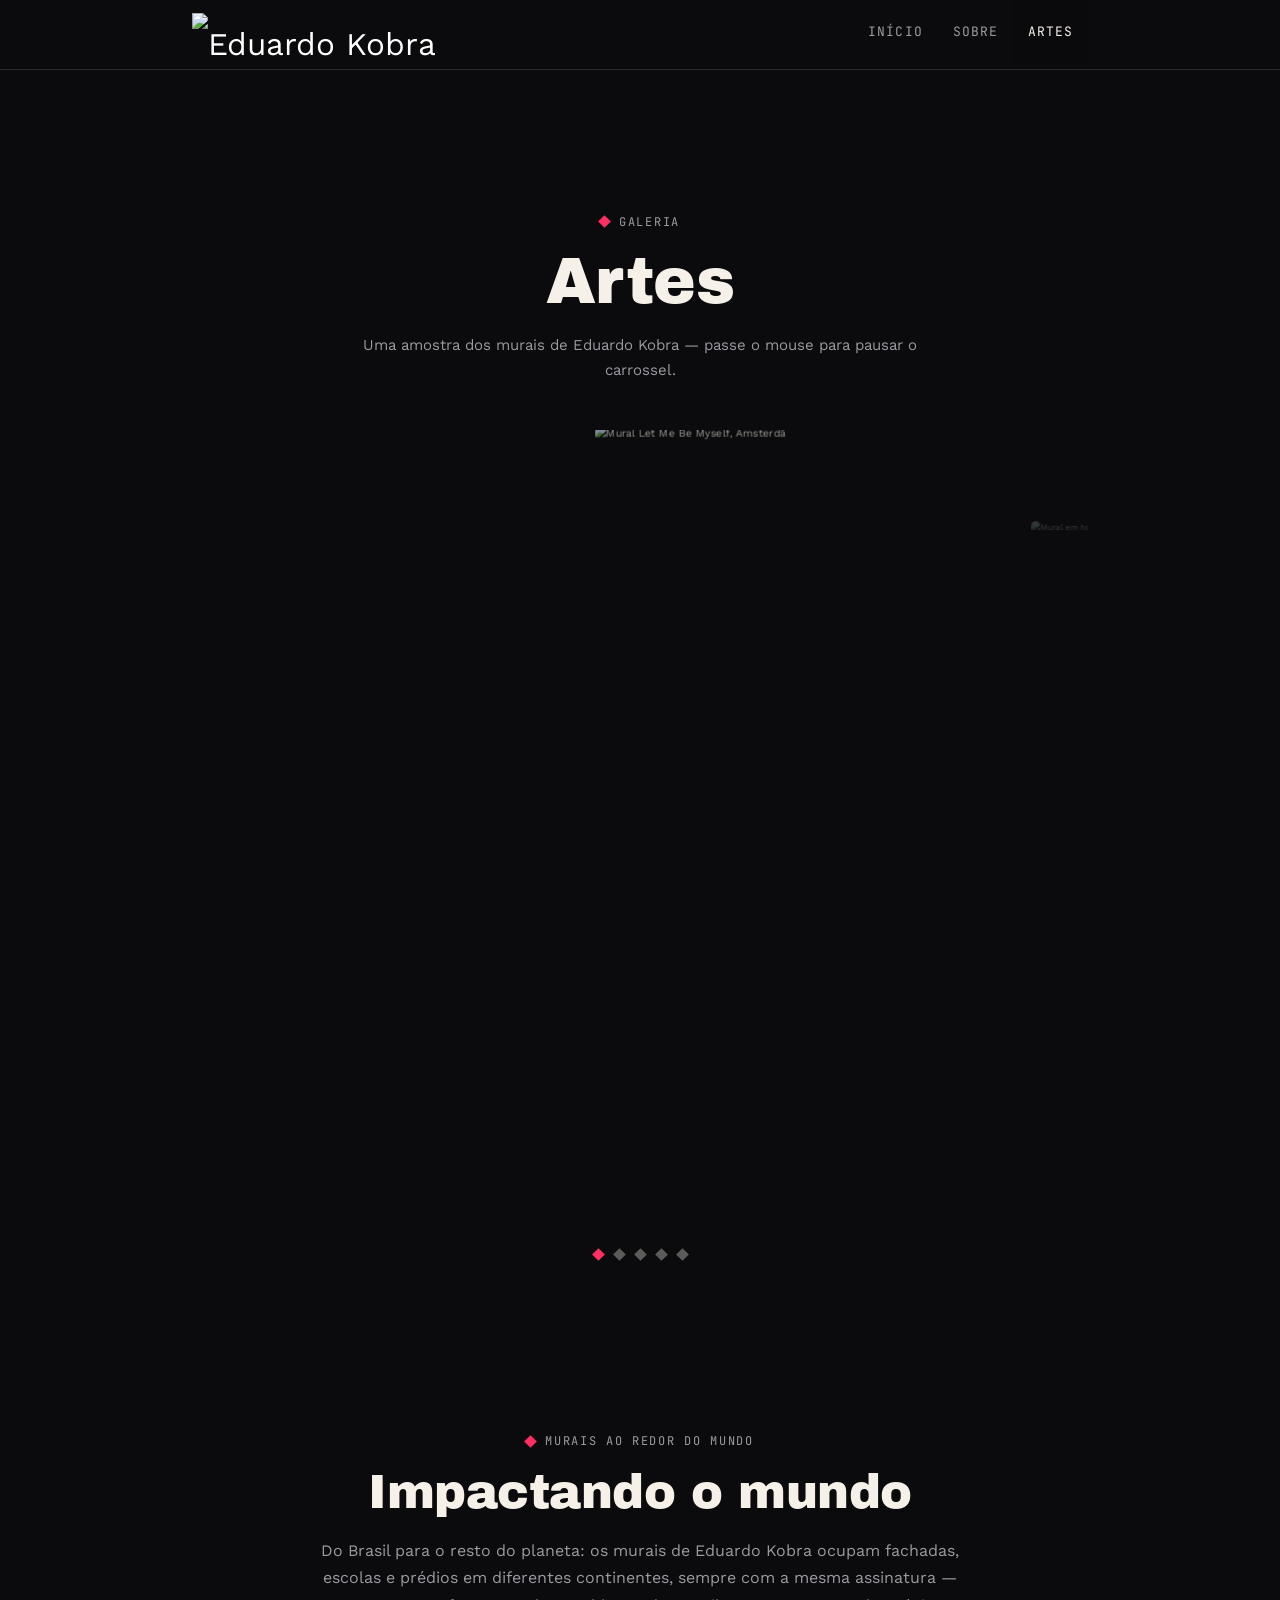
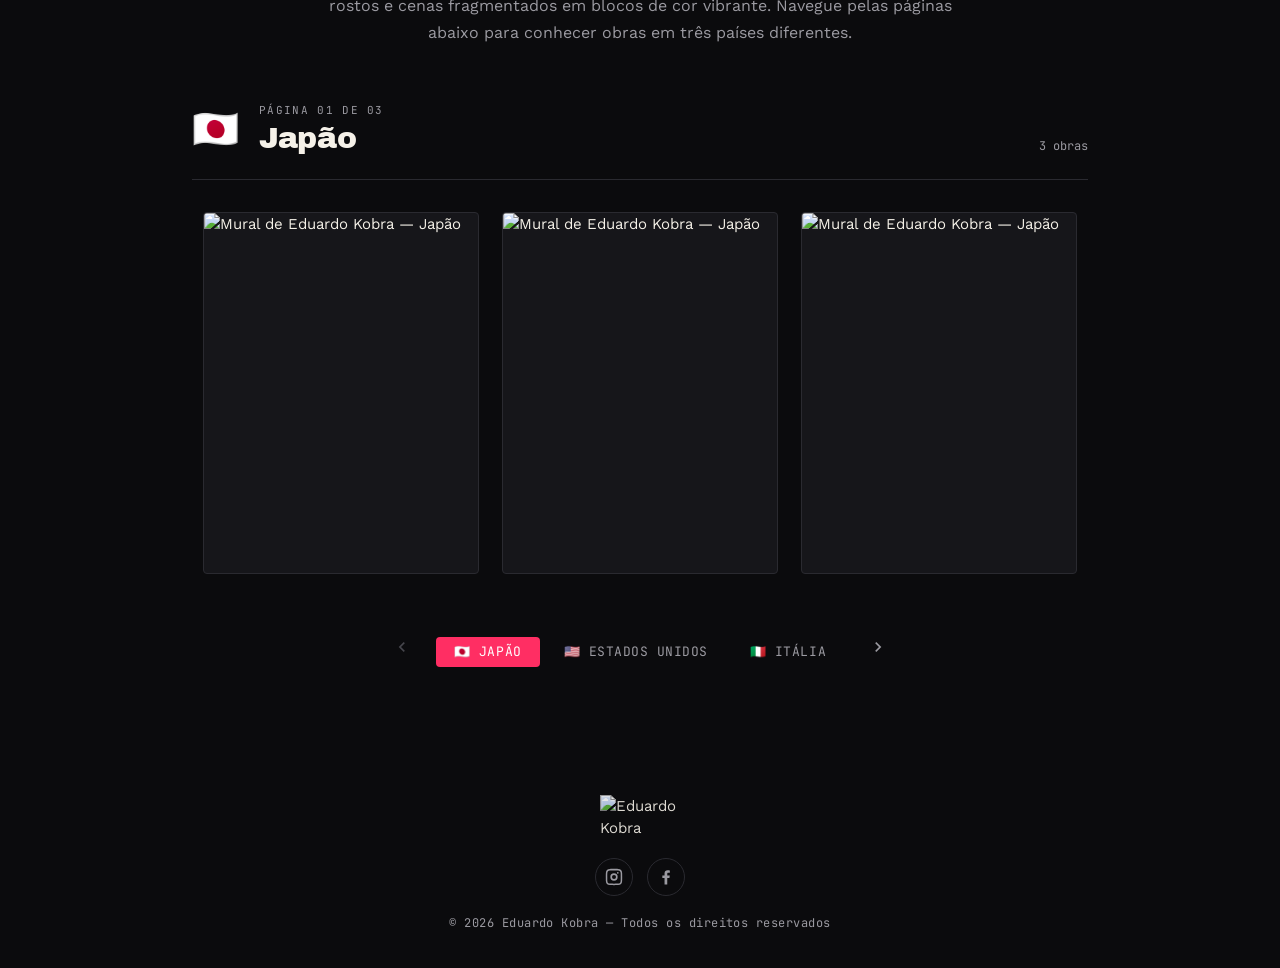
==== artes.html @ 71c304d5 "arts" ====
<!DOCTYPE html>
<html lang="pt-br">

<head>
  <meta charset="UTF-8" />
  <meta name="viewport" content="width=device-width, initial-scale=1.0" />
  <title>Artes — Eduardo Kobra</title>
  <meta name="description" content="Murais de Eduardo Kobra ao redor do mundo, do Japão aos Estados Unidos e à Itália." />

  <link rel="stylesheet" href="https://cdnjs.cloudflare.com/ajax/libs/materialize/1.0.0/css/materialize.min.css" />
  <link href="https://fonts.googleapis.com/icon?family=Material+Icons" rel="stylesheet" />

  <link rel="preconnect" href="https://fonts.googleapis.com">
  <link href="https://fonts.googleapis.com/css2?family=Archivo+Black&family=JetBrains+Mono:wght@500;700&family=Work+Sans:wght@400;500;600&display=swap" rel="stylesheet">

  <link rel="stylesheet" href="style.css" />
</head>

<body>

  <!-- ============ NAVBAR ============ -->
  <nav class="kobra-nav">
    <div class="nav-wrapper container">
      <a href="index.html" class="brand-logo">
        <img class="logo" src="https://www.eduardokobra.com/uploads/img/loja_logo/26/d78bdd4ff51bdfb1906e8fbc40038c13.png" alt="Eduardo Kobra" />
      </a>
      <a href="#" data-target="mobile-nav" class="sidenav-trigger"><i class="material-icons">menu</i></a>
      <ul id="nav-mobile" class="right hide-on-med-and-down">
        <li><a href="index.html">Início</a></li>
        <li><a href="index.html#sobre">Sobre</a></li>
        <li class="active"><a href="artes.html">Artes</a></li>
      </ul>
    </div>
  </nav>

  <ul class="sidenav" id="mobile-nav">
    <li><a href="index.html">Início</a></li>
    <li><a href="index.html#sobre">Sobre</a></li>
    <li><a href="artes.html">Artes</a></li>
  </ul>

  <main>

    <!-- ============ CABEÇALHO ============ -->
    <section class="artes-hero">
      <div class="container">
        <span class="eyebrow"><i class="frag"></i>Galeria</span>
        <h1>Artes</h1>
        <p>Uma amostra dos murais de Eduardo Kobra — passe o mouse para pausar o carrossel.</p>
      </div>
    </section>

    <!-- ============ CARROSSEL CLÁSSICO ============ -->
    <section class="artes-carousel-section">
      <div class="container">
        <div class="carousel" id="artesCarousel">
          <a class="carousel-item" href="#one!"><img src="pic/one.jpg" alt="Mural Etnias, Rio de Janeiro"></a>
          <a class="carousel-item" href="#two!"><img src="pic/two.jpg" alt="Mural Let Me Be Myself, Amsterdã"></a>
          <a class="carousel-item" href="#three!"><img src="pic/three.jpg" alt="Mural em homenagem aos bombeiros, Nova York"></a>
          <a class="carousel-item" href="#four!"><img src="pic/four.jpg" alt="Mural com retratos de músicos, Nova York"></a>
          <a class="carousel-item" href="#five!"><img src="pic/five.jpg" alt="Mural vertical, São Paulo"></a>
        </div>
      </div>
    </section>

    <!-- ============ IMPACTANDO O MUNDO ============ -->
    <section class="world-section" id="mundo">
      <div class="container">

        <div class="section-head">
          <span class="eyebrow"><i class="frag"></i>Murais ao redor do mundo</span>
          <h2>Impactando o mundo</h2>
          <p>
            Do Brasil para o resto do planeta: os murais de Eduardo Kobra ocupam fachadas, escolas e prédios
            em diferentes continentes, sempre com a mesma assinatura — rostos e cenas fragmentados em blocos
            de cor vibrante. Navegue pelas páginas abaixo para conhecer obras em três países diferentes.
          </p>
        </div>

        <div class="country-header" id="countryHeader"></div>

        <div class="country-gallery row" id="countryGallery"></div>

        <ul class="pagination" id="countryPagination"></ul>

      </div>
    </section>

  </main>

  <!-- ============ FOOTER ============ -->
  <footer class="kobra-footer">
    <div class="container footer-inner">
      <img class="footer-logo" src="https://www.eduardokobra.com/uploads/img/loja_logo/26/d78bdd4ff51bdfb1906e8fbc40038c13.png" alt="Eduardo Kobra" />

      <div class="social-icons">
        <a class="social-link" href="https://www.instagram.com/kobrastreetart/?hl=pt-br" target="_blank" rel="noopener" aria-label="Instagram" data-position="top" data-tooltip="Instagram">
          <svg viewBox="0 0 24 24" width="20" height="20"><path fill="currentColor" d="M12 2.2c3.2 0 3.6 0 4.85.07 3.25.15 4.77 1.69 4.92 4.92.06 1.25.07 1.62.07 4.81s-.01 3.57-.07 4.81c-.15 3.23-1.66 4.77-4.92 4.92-1.25.06-1.62.07-4.85.07s-3.6-.01-4.85-.07c-3.26-.15-4.77-1.7-4.92-4.92-.06-1.25-.07-1.62-.07-4.81s.02-3.56.07-4.81c.15-3.23 1.67-4.77 4.92-4.92C8.4 2.2 8.8 2.2 12 2.2zm0 2c-3.14 0-3.51.01-4.75.07-2.13.1-3.13 1.1-3.23 3.23C3.96 8.55 3.95 8.9 3.95 12s.01 3.45.07 4.7c.1 2.13 1.1 3.13 3.23 3.23 1.24.06 1.6.07 4.75.07s3.51-.01 4.75-.07c2.13-.1 3.13-1.1 3.23-3.23.06-1.25.07-1.6.07-4.7s-.01-3.45-.07-4.7c-.1-2.13-1.1-3.13-3.23-3.23C15.51 4.21 15.14 4.2 12 4.2zm0 3.4a4.4 4.4 0 1 1 0 8.8 4.4 4.4 0 0 1 0-8.8zm0 2a2.4 2.4 0 1 0 0 4.8 2.4 2.4 0 0 0 0-4.8zm5.6-2.6a1.03 1.03 0 1 1-2.06 0 1.03 1.03 0 0 1 2.06 0z"/></svg>
        </a>
        <a class="social-link" href="https://www.facebook.com/kobrastreetart/" target="_blank" rel="noopener" aria-label="Facebook" data-position="top" data-tooltip="Facebook">
          <svg viewBox="0 0 24 24" width="20" height="20"><path fill="currentColor" d="M13.5 21v-7.8h2.62l.39-3.04h-3.01V8.25c0-.88.25-1.48 1.5-1.48h1.6V4.05C15.87 4 14.97 3.92 13.93 3.92c-2.18 0-3.67 1.33-3.67 3.77v2.47H7.62v3.04h2.64V21h3.24z"/></svg>
        </a>
      </div>

      <p class="footer-copy">&copy; 2026 Eduardo Kobra — Todos os direitos reservados</p>
    </div>
  </footer>

  <script src="https://cdnjs.cloudflare.com/ajax/libs/materialize/1.0.0/js/materialize.min.js"></script>
  <script src="script.js" defer></script>
</body>

</html>
---- style.css ----
/* ===================================================================
   EDUARDO KOBRA — design tokens
   Kobra's murals are built from fragmented, kaleidoscopic blocks of
   saturated colour over realistic portraits. The site mirrors that:
   a near-black gallery wall lets the photography carry the colour,
   while small triangular "fragments" in four accent hues stand in
   for his signature geometric cut-up style.
=================================================================== */
:root {
  --bg: #0b0b0d;
  --surface: #16161a;
  --surface-2: #1e1e23;
  --line: #2a2a30;

  --text: #f5f1e8;
  --text-dim: #9b9aa1;

  --magenta: #ff2e63;
  --violet: #7b2ff7;
  --gold: #ffc93c;
  --cyan: #00c2cb;

  --radius: 4px;
  --ease: cubic-bezier(.4, 0, .2, 1);

  --font-display: 'Archivo Black', 'Helvetica Neue', sans-serif;
  --font-body: 'Work Sans', sans-serif;
  --font-mono: 'JetBrains Mono', monospace;
}

@media (prefers-reduced-motion: reduce) {
  * { animation-duration: .001ms !important; transition-duration: .001ms !important; }
}

* { box-sizing: border-box; }

html, body {
  margin: 0;
  padding: 0;
  background: var(--bg);
  color: var(--text);
  font-family: var(--font-body);
  scroll-behavior: smooth;
}

a { color: inherit; }

:focus-visible {
  outline: 2px solid var(--cyan);
  outline-offset: 3px;
}

h1, h2, h3 {
  font-family: var(--font-display);
  letter-spacing: -.01em;
  margin: 0;
}

/* ===================== Fragment signature shape ===================== */
.frag {
  display: inline-block;
  width: 9px;
  height: 9px;
  margin-right: 10px;
  background: var(--magenta);
  transform: rotate(45deg);
  vertical-align: middle;
}

.eyebrow {
  display: inline-flex;
  align-items: center;
  font-family: var(--font-mono);
  font-size: 12px;
  letter-spacing: .14em;
  text-transform: uppercase;
  color: var(--text-dim);
}

/* ===================== Navbar ===================== */
.kobra-nav {
  background: var(--bg) !important;
  box-shadow: none;
  border-bottom: 1px solid var(--line);
  height: 70px;
}

.kobra-nav .nav-wrapper { height: 70px; }

.kobra-nav .logo {
  width: 96px;
  height: auto;
  margin-top: 13px;
}

.kobra-nav ul a {
  font-family: var(--font-mono);
  font-size: 13px;
  letter-spacing: .08em;
  text-transform: uppercase;
  color: var(--text-dim);
  transition: color .2s var(--ease);
}

.kobra-nav ul li.active a,
.kobra-nav ul a:hover { color: var(--text); }

.kobra-nav .sidenav-trigger { color: var(--text); }

.sidenav { background: var(--surface); }

.sidenav li > a {
  color: var(--text);
  font-family: var(--font-mono);
  text-transform: uppercase;
  font-size: 13px;
  letter-spacing: .08em;
}

/* ===================== Parallax (index) ===================== */
.kobra-container {
  height: 93vh;
  min-height: 520px;
  position: relative;
  background-image: url('./pic/coverIMG.jpg');
  background-size: cover;
  background-position: center;
  background-repeat: no-repeat;
  background-blend-mode: overlay; 
  background-color: rgba(11, 11, 13, 0.6); 
  display: flex;
  align-items: center;
  justify-content: center;
}

/* ===================== Sobre (index) ===================== */
.sobre-section {
  padding: 96px 0 80px;
  background: black;
}

.sobre-text {
  max-width: 640px;
  margin: 0 auto;
}

.sobre-text h2 {
  font-size: clamp(30px, 4.5vw, 48px);
  margin: 14px 0 22px;
}

.sobre-text p {
  color: var(--text-dim);
  line-height: 1.8;
  font-size: 16px;
  margin-bottom: 18px;
}

.sobre-stats {
  margin-top: 56px;
  text-align: center;
}

.sobre-stats .col {
  padding: 18px 10px;
}

.stat-number {
  display: block;
  font-family: var(--font-display);
  font-size: clamp(26px, 4vw, 38px);
  color: var(--gold);
}

.sobre-stats .col:nth-child(2) .stat-number { color: var(--magenta); }
.sobre-stats .col:nth-child(3) .stat-number { color: var(--cyan); }
.sobre-stats .col:nth-child(4) .stat-number { color: var(--violet); }

.stat-label {
  display: block;
  font-family: var(--font-mono);
  font-size: 11px;
  letter-spacing: .1em;
  text-transform: uppercase;
  color: var(--text-dim);
  margin-top: 6px;
}

/* ===================== Artes — cabeçalho ===================== */
.artes-hero {
  padding: 140px 0 36px;
  text-align: center;
}

.artes-hero h1 {
  font-size: clamp(34px, 6vw, 64px);
  margin: 14px 0 16px;
}

.artes-hero p {
  color: var(--text-dim);
  max-width: 560px;
  margin: 0 auto;
  line-height: 1.7;
}
.artes-carousel-section .carousel .carousel-item {
  width: 60vw; /* Ocupa 70% da largura da tela */
  height: 78vh; /* Ocupa 60% da altura da tela */

}

/* Garante que a imagem preencha esse novo tamanho sem distorcer */
.artes-carousel-section .carousel .carousel-item img {
  width: 100%;
  height: 100%;
  object-fit: cover;
  border-radius: 8px; /* Opção: deixa as bordas levemente arredondadas */
}

/* ===================== Artes — carrossel clássico ===================== */
.artes-carousel-section {
  padding: 10px 0 90px;
  width: 100%;
  overflow: hidden;
}

.artes-carousel-section .carousel {
  width: 100%;
  /* ALTERADO: Aumentado de clamp(380px, 62vw, 640px) para proporções maiores */
  height: clamp(480px, 75vw, 850px); 
}

.artes-carousel-section .carousel .carousel-item img {
  width: 100%;
  height: 100%;
  object-fit: cover;
}

@media (max-width: 600px) {
  /* ALTERADO: Aumentado de clamp(300px, 90vw, 420px) para telas menores */
  .artes-carousel-section .carousel { height: clamp(350px, 95vw, 500px); }
}

/* Diamond-shaped indicators, colour-cycling through the palette */
.carousel .indicators { bottom: 14px; }

.carousel .indicators .indicator-item {
  width: 9px;
  height: 9px;
  margin: 0 6px;
  border-radius: 0;
  transform: rotate(45deg);
  background-color: rgba(245,241,232,.35);
  opacity: 1;
}

.carousel .indicators .indicator-item.active { background-color: var(--magenta); }
.carousel .indicators .indicator-item:nth-child(2).active { background-color: var(--cyan); }
.carousel .indicators .indicator-item:nth-child(3).active { background-color: var(--gold); }
.carousel .indicators .indicator-item:nth-child(4).active { background-color: var(--violet); }
.carousel .indicators .indicator-item:nth-child(5).active { background-color: var(--magenta); }

/* ===================== Impactando o mundo ===================== */
.world-section {
  padding: 60px 0 80px;
}

.section-head {
  max-width: 640px;
  margin: 0 auto 56px;
  text-align: center;
}

.section-head h2 {
  font-size: clamp(30px, 4.5vw, 48px);
  margin: 14px 0 18px;
}

.section-head p {
  color: var(--text-dim);
  line-height: 1.7;
  font-size: 16px;
}

.country-header {
  display: flex;
  align-items: center;
  gap: 20px;
  max-width: 920px;
  margin: 0 auto 32px;
  padding-bottom: 24px;
  border-bottom: 1px solid var(--line);
}

.country-flag { font-size: 38px; line-height: 1; }

.country-tag {
  display: block;
  font-family: var(--font-mono);
  font-size: 11px;
  letter-spacing: .12em;
  text-transform: uppercase;
  color: var(--text-dim);
  margin-bottom: 4px;
}

.country-header h3 { font-size: clamp(22px, 3vw, 30px); }

.country-count {
  margin-left: auto;
  font-family: var(--font-mono);
  font-size: 12px;
  color: var(--text-dim);
  white-space: nowrap;
  align-self: flex-end;
}

.country-gallery {
  max-width: 1100px;
  margin: 0 auto;
  opacity: 0;
  transform: translateY(10px);
  transition: opacity .35s var(--ease), transform .35s var(--ease);
}

.country-gallery.is-visible { opacity: 1; transform: translateY(0); }

.kobra-card {
  background: var(--surface);
  border-radius: var(--radius);
  overflow: hidden;
  box-shadow: none;
  border: 1px solid var(--line);
  margin: 0 0 1.5rem;
}

.kobra-card .card-image {
  position: relative;
  /* ALTERADO: Aumentado de 260px para 360px para destacar mais as imagens */
  height: 360px; 
  overflow: hidden;
}

.kobra-card .card-image img {
  width: 100%;
  height: 100%;
  object-fit: cover;
  transition: transform .5s var(--ease);
}

.kobra-card:hover .card-image img { transform: scale(1.06); }

.materialbox-overlay { background-color: rgba(11,11,13,.92) !important; }

/* ===================== Pagination ===================== */
.pagination {
  display: flex;
  justify-content: center;
  flex-wrap: wrap;
  gap: 6px;
  margin: 40px 0 0;
  padding: 0;
}

.pagination li a {
  font-family: var(--font-mono);
  font-size: 13px;
  letter-spacing: .04em;
  text-transform: uppercase;
  color: var(--text-dim);
  border-radius: var(--radius);
  padding: 0 18px;
}

.pagination li.waves-effect a:hover {
  color: var(--text);
  background: var(--surface-2);
}

.pagination li.active a { color: #fff; }
.pagination li.active { border-radius: var(--radius); }

.pagination li:nth-child(2).active { background: var(--magenta); }
.pagination li:nth-child(3).active { background: var(--violet); }
.pagination li:nth-child(4).active { background: var(--gold); }
.pagination li:nth-child(4).active a { color: #1a1208; }

.pagination li.disabled a { color: #46464c; cursor: default; }

.pagination li i.material-icons { font-size: 20px; }

@media (max-width: 500px) {
  .pagination li a { padding: 0 12px; font-size: 12px; }
}

/* ===================== Footer ===================== */
.kobra-footer {
  background: var(--bg);
  padding: 48px 0 36px;
}

.footer-inner {
  display: flex;
  flex-direction: column;
  align-items: center;
  gap: 18px;
}

.footer-logo { width: 80px; height: auto; opacity: .9; }

.social-icons { display: flex; gap: 14px; }

.social-link {
  width: 38px;
  height: 38px;
  border-radius: 50%;
  border: 1px solid var(--line);
  display: flex;
  align-items: center;
  justify-content: center;
  color: var(--text-dim);
  transition: color .2s var(--ease), border-color .2s var(--ease), transform .2s var(--ease);
}

.social-link:hover {
  color: var(--text);
  border-color: var(--cyan);
  transform: translateY(-2px);
}

.footer-copy {
  font-family: var(--font-mono);
  font-size: 12px;
  letter-spacing: .04em;
  color: var(--text-dim);
  margin: 0;
}
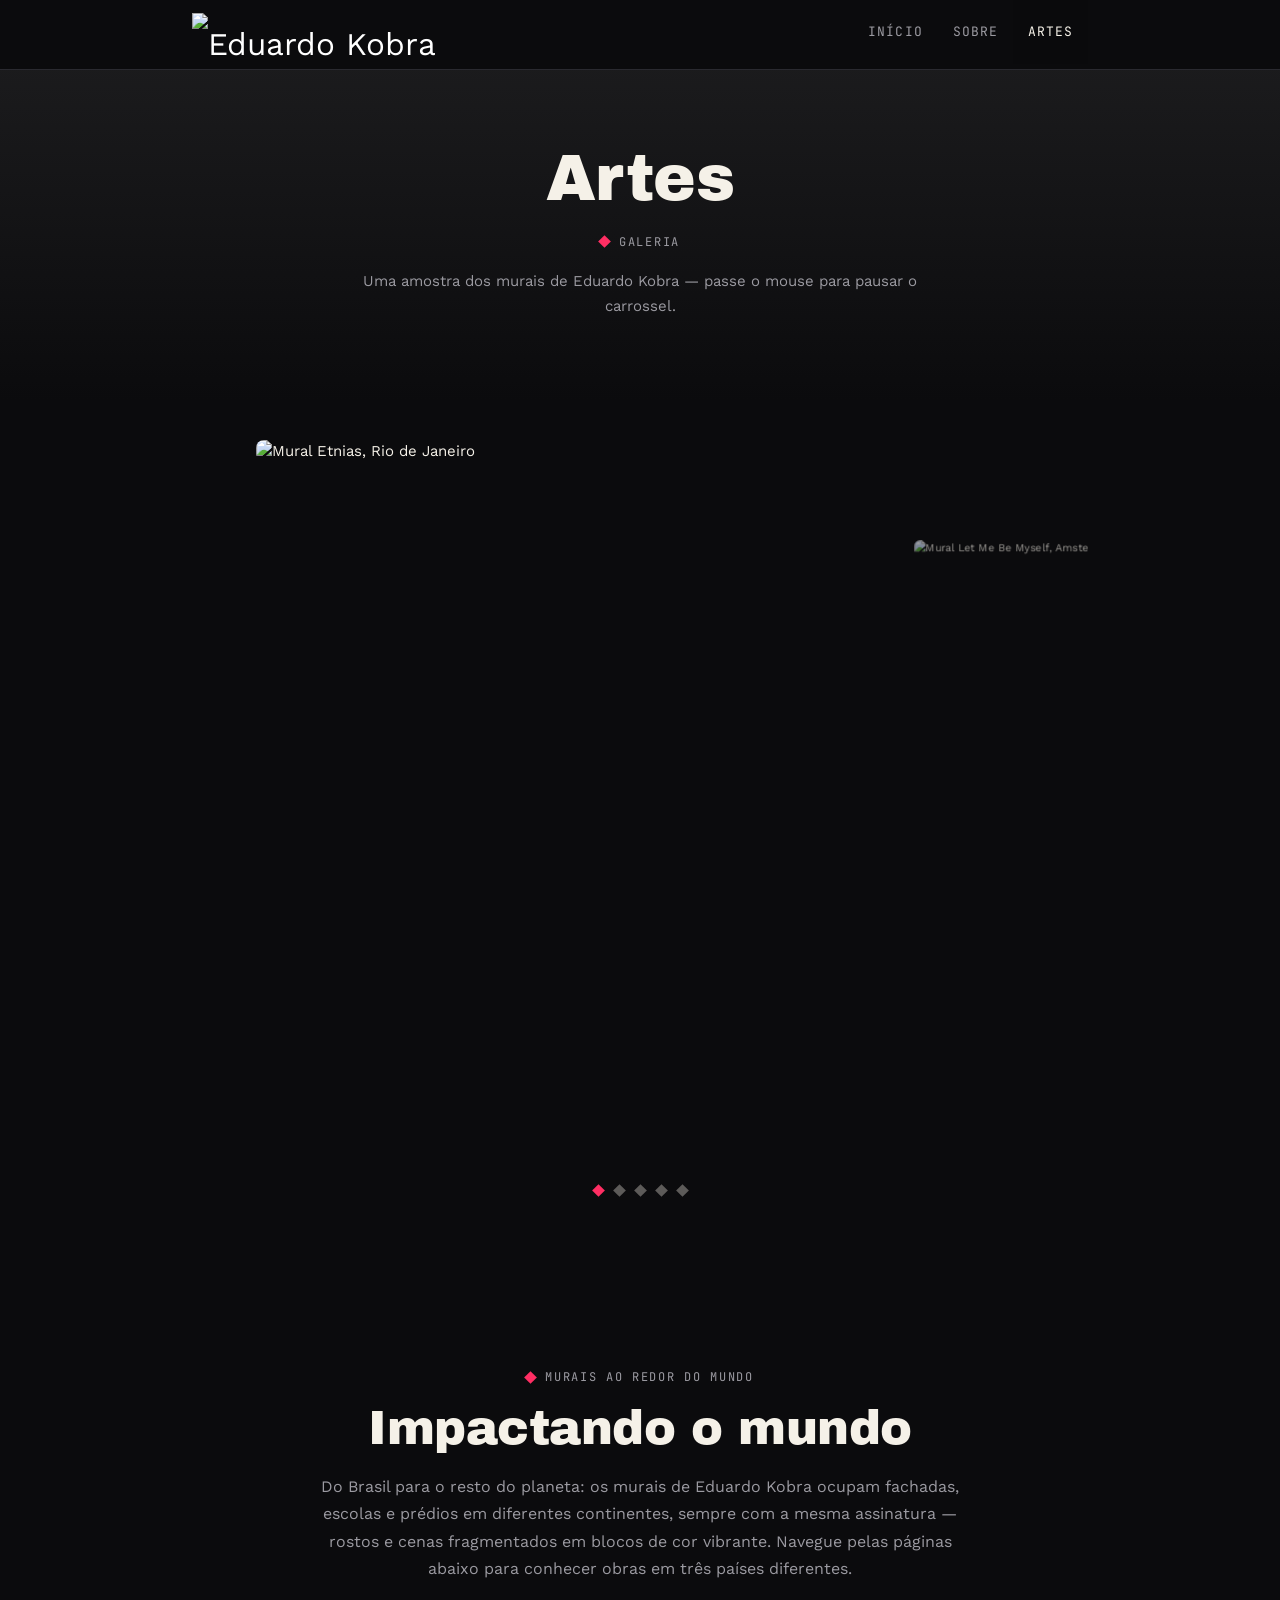
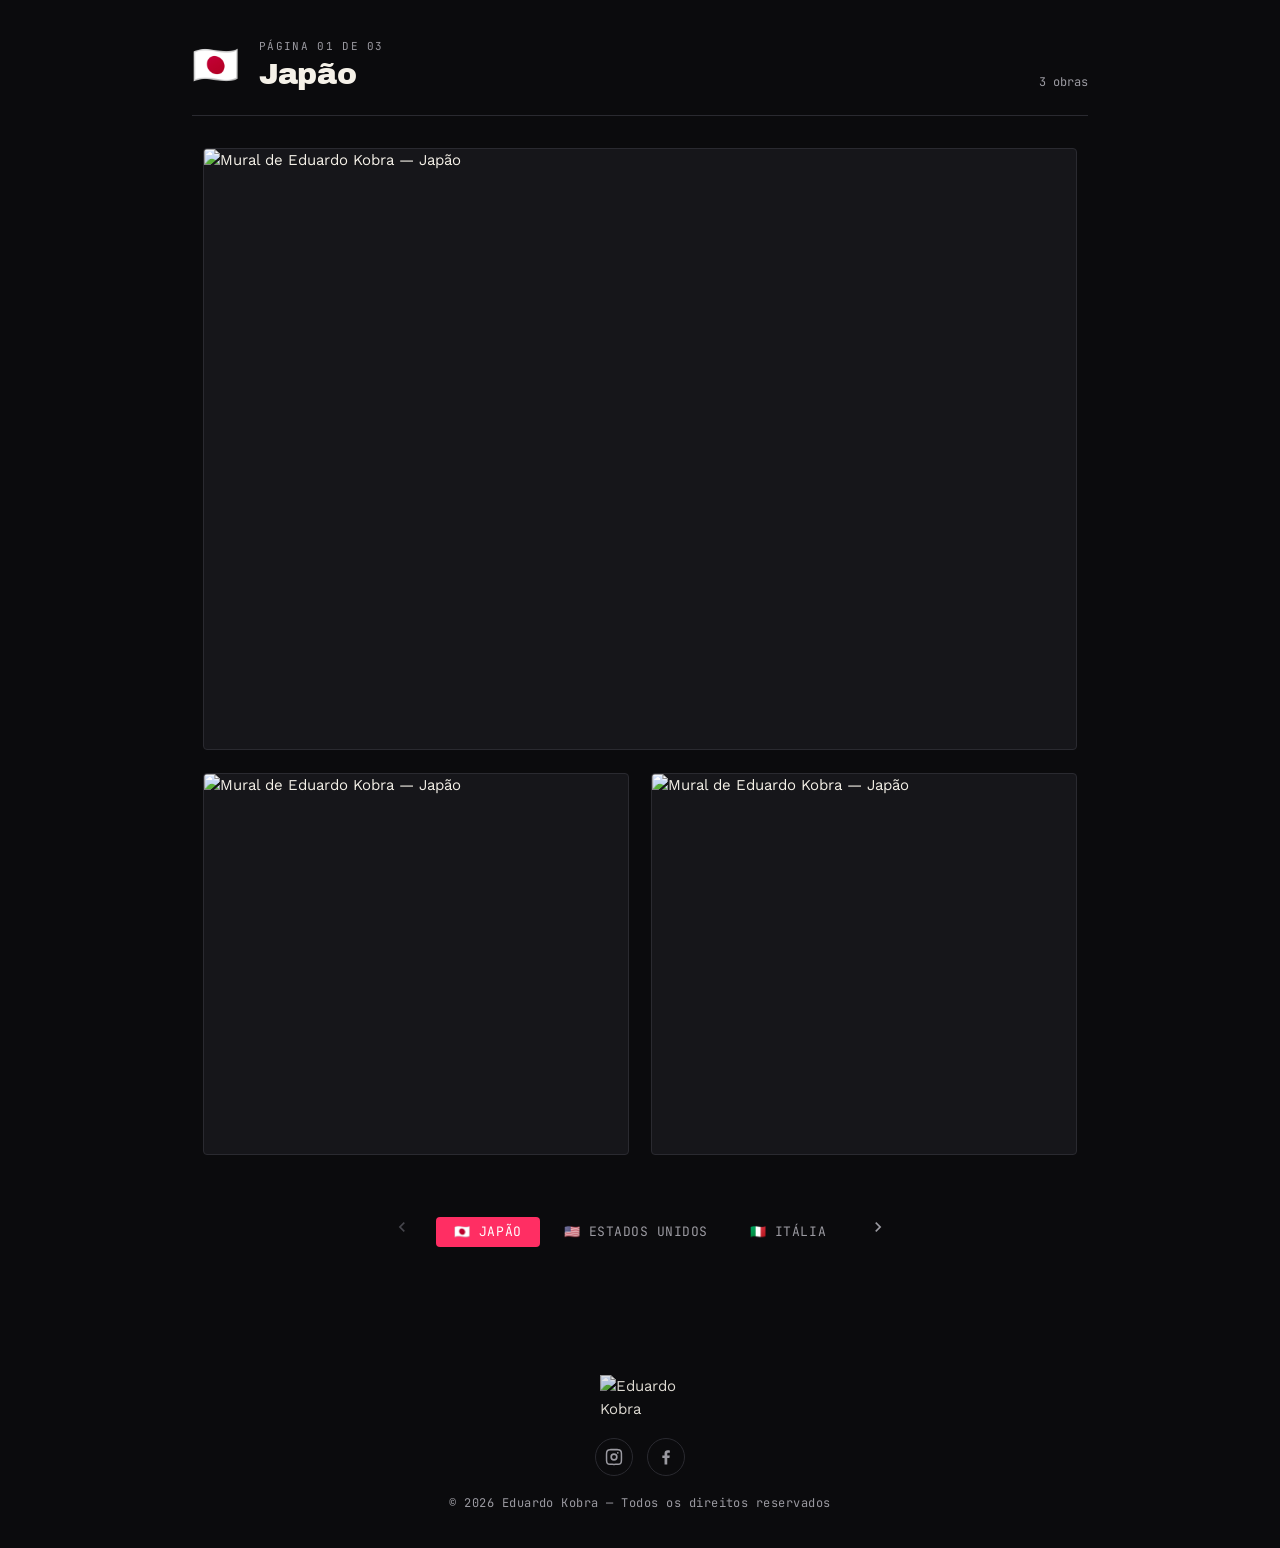
==== commit a63e6f87: "layou pagination responsivo" ====
--- a/artes.html
+++ b/artes.html
@@ -44,8 +44,10 @@
     <!-- ============ CABEÇALHO ============ -->
     <section class="artes-hero">
       <div class="container">
-        <span class="eyebrow"><i class="frag"></i>Galeria</span>
-        <h1>Artes</h1>
+        <div class="hero-title-wrapper">
+          <h1>Artes</h1>
+          <span class="eyebrow"><i class="frag"></i>Galeria</span>
+        </div>
         <p>Uma amostra dos murais de Eduardo Kobra — passe o mouse para pausar o carrossel.</p>
       </div>
     </section>
--- a/style.css
+++ b/style.css
@@ -37,7 +37,8 @@
 html, body {
   margin: 0;
   padding: 0;
-  background: var(--bg);
+  background: linear-gradient(180deg, rgba(255, 255, 255, 0.08) 0%, var(--bg) 400px);
+  background-color: var(--bg);
   color: var(--text);
   font-family: var(--font-body);
   scroll-behavior: smooth;
@@ -188,8 +189,24 @@
 
 /* ===================== Artes — cabeçalho ===================== */
 .artes-hero {
-  padding: 140px 0 36px;
-  text-align: center;
+  padding: 60px 0 36px; 
+  text-align: center; 
+}
+.hero-title-wrapper {
+  align-items: baseline;
+  gap: 20px;
+  margin-bottom: 16px;
+}
+.artes-hero h1 {
+  font-size: clamp(34px, 6vw, 64px);
+  margin: 0;
+}
+
+.artes-hero p {
+  color: var(--text-dim);
+  max-width: 560px;
+  line-height: 1.7;
+  margin: 0; 
 }
 
 .artes-hero h1 {
@@ -204,17 +221,16 @@
   line-height: 1.7;
 }
 .artes-carousel-section .carousel .carousel-item {
-  width: 60vw; /* Ocupa 70% da largura da tela */
-  height: 78vh; /* Ocupa 60% da altura da tela */
-
-}
-
-/* Garante que a imagem preencha esse novo tamanho sem distorcer */
+  width: 60vw;
+  height: 78vh; 
+
+}
+
 .artes-carousel-section .carousel .carousel-item img {
   width: 100%;
   height: 100%;
   object-fit: cover;
-  border-radius: 8px; /* Opção: deixa as bordas levemente arredondadas */
+  border-radius: 8px;
 }
 
 /* ===================== Artes — carrossel clássico ===================== */
@@ -260,6 +276,24 @@
 .carousel .indicators .indicator-item:nth-child(4).active { background-color: var(--violet); }
 .carousel .indicators .indicator-item:nth-child(5).active { background-color: var(--magenta); }
 
+/* ===================== Responsividade do Carrossel ===================== */
+@media (max-width: 800px) {
+  .artes-carousel-section .carousel { 
+    height: 480px !important;
+    min-height: 480px;
+    margin-top: 20px;
+  }
+
+  .artes-carousel-section .carousel .carousel-item {
+    width: 80vw !important; 
+    height: 380px !important; 
+    top: 20px !important; 
+  }
+  .hero-title-wrapper {
+    gap: 12px;
+  }
+}
+
 /* ===================== Impactando o mundo ===================== */
 .world-section {
   padding: 60px 0 80px;
@@ -336,7 +370,6 @@
 
 .kobra-card .card-image {
   position: relative;
-  /* ALTERADO: Aumentado de 260px para 360px para destacar mais as imagens */
   height: 360px; 
   overflow: hidden;
 }
@@ -434,4 +467,20 @@
   letter-spacing: .04em;
   color: var(--text-dim);
   margin: 0;
+}
+/* galeria do pagination */
+
+.col.s12 .kobra-card .card-image {
+  height: 600px;
+}
+
+.col.m6 .kobra-card .card-image {
+  height: 380px; 
+}
+
+@media (max-width: 600px) {
+  .col.s12 .kobra-card .card-image,
+  .col.m6 .kobra-card .card-image {
+    height: 300px;
+  }
 }
